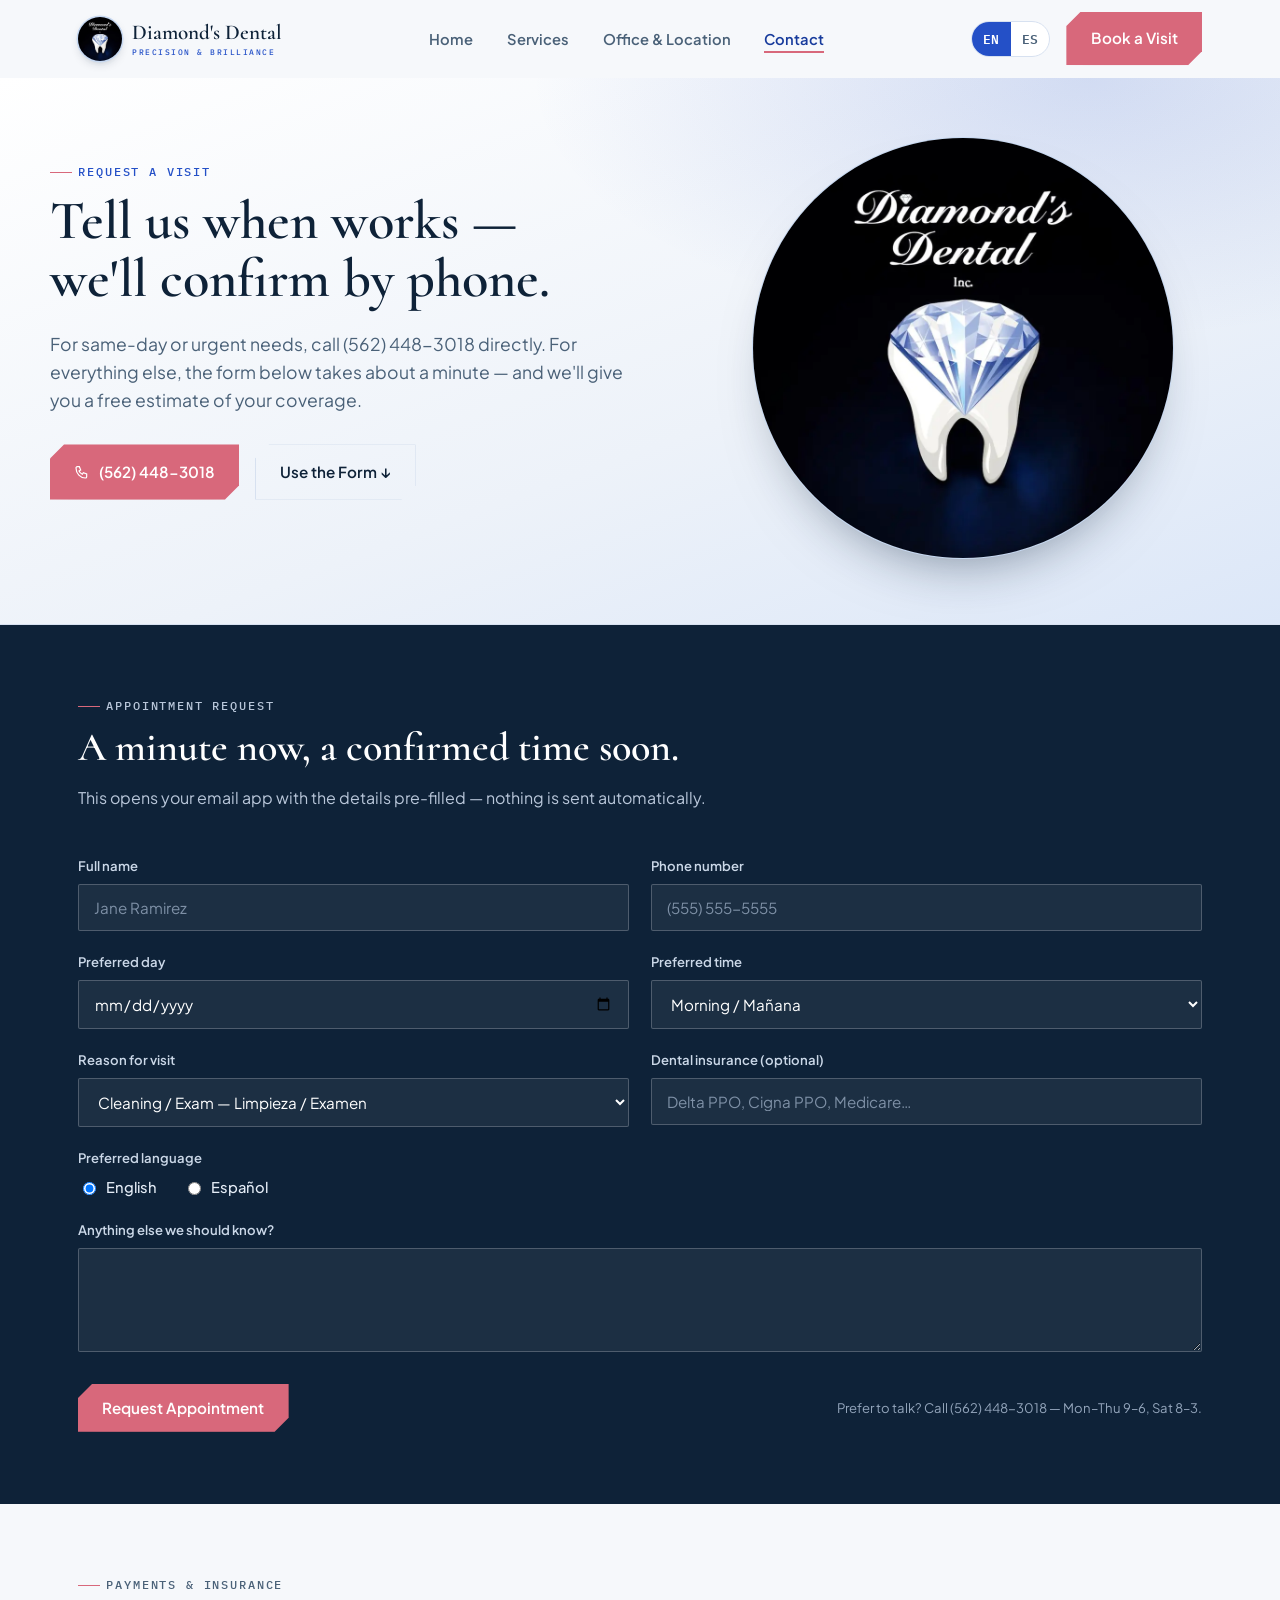
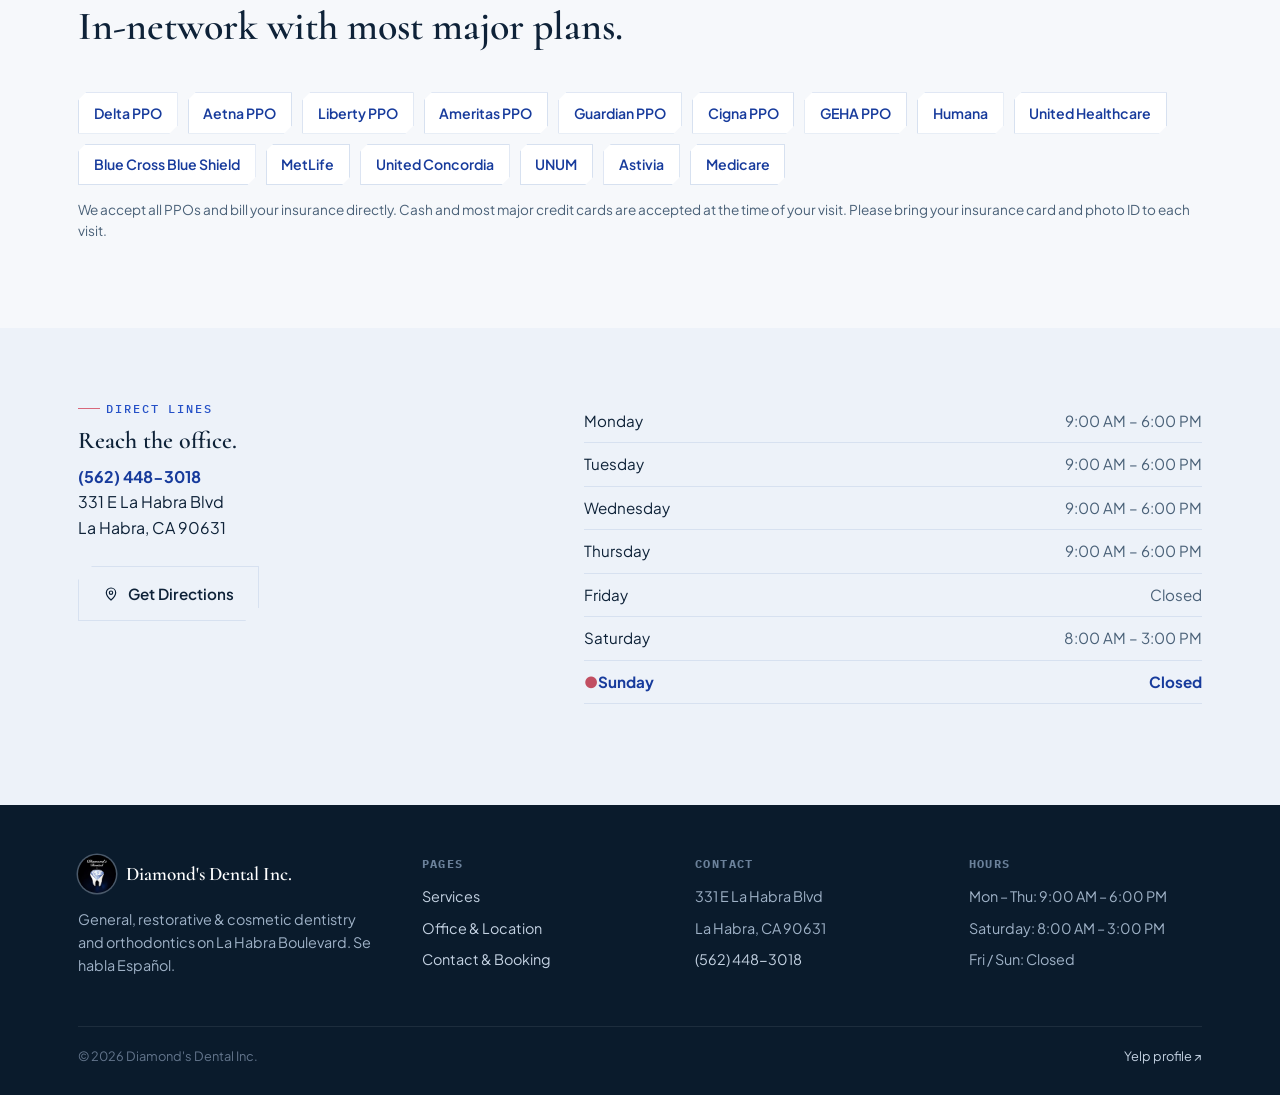
==== contact.html @ ae42149b "Diamond's Dental Inc. — bilingual four-page site with LLMO/SEO structure - New logo across nav, hero" ====
<!DOCTYPE html>
<html lang="en" data-active-lang="en">
<head>
<meta charset="UTF-8">
<meta name="viewport" content="width=device-width, initial-scale=1.0">
<title>Book a Dental Appointment in La Habra | Diamond's Dental Inc.</title>
<meta name="description" content="Request an appointment at Diamond&#39;s Dental Inc., La Habra CA — or call (562) 448-3018. Most PPO plans accepted, free coverage estimate. English and Español. Open Saturdays.">
<link rel="canonical" href="https://diamonds-dental-la-habra.vercel.app/contact">
<meta name="theme-color" content="#0E2238">
<meta property="og:type" content="website">
<meta property="og:site_name" content="Diamond&#39;s Dental Inc.">
<meta property="og:title" content="Book a Dental Appointment in La Habra | Diamond's Dental Inc.">
<meta property="og:description" content="Request an appointment at Diamond&#39;s Dental Inc., La Habra CA — or call (562) 448-3018. Most PPO plans accepted, free coverage estimate. English and Español. Open Saturdays.">
<meta property="og:url" content="https://diamonds-dental-la-habra.vercel.app/contact">
<meta property="og:image" content="https://diamonds-dental-la-habra.vercel.app/assets/logo.webp">
<meta name="twitter:card" content="summary_large_image">
<link rel="icon" href="/assets/icon-512.png" sizes="512x512" type="image/png">
<link rel="apple-touch-icon" href="/assets/apple-touch-icon.png">
<link rel="manifest" href="/site.webmanifest">
<link rel="preconnect" href="https://fonts.googleapis.com">
<link rel="preconnect" href="https://fonts.gstatic.com" crossorigin>
<link href="https://fonts.googleapis.com/css2?family=Cormorant:ital,wght@0,400;0,500;0,600;1,500&family=Plus+Jakarta+Sans:wght@400;500;600;700&family=IBM+Plex+Mono:wght@500&display=swap" rel="stylesheet">
<link rel="stylesheet" href="/style.css">
<script type="application/ld+json">
{"@context":"https://schema.org","@type":"BreadcrumbList","itemListElement":[
{"@type":"ListItem","position":1,"name":"Home","item":"https://diamonds-dental-la-habra.vercel.app/"},
{"@type":"ListItem","position":2,"name":"Contact &amp; Booking","item":"https://diamonds-dental-la-habra.vercel.app/contact"}]}
</script>
<script type="application/ld+json">
{"@context":"https://schema.org","@type":"ContactPage","name":"Contact Diamond's Dental Inc.","url":"https://diamonds-dental-la-habra.vercel.app/contact","mainEntity":{"@type":"Dentist","name":"Diamond's Dental Inc.","telephone":"+1-562-448-3018","address":{"@type":"PostalAddress","streetAddress":"331 E La Habra Blvd","addressLocality":"La Habra","addressRegion":"CA","postalCode":"90631","addressCountry":"US"}}}
</script>
</head>
<body>
<a class="skip-link" href="#main">Skip to content</a>
<header id="siteHeader">
<nav class="wrap" aria-label="Primary">
<a href="/" class="brand"><img src="/assets/logo.webp" width="44" height="44" alt="Diamond's Dental Inc. logo: a diamond set into a molar"><span class="brand-word">Diamond's Dental<small>Precision &amp; Brilliance</small></span></a>
<ul class="nav-links" id="navLinks">
<li><a href="/"><span data-lang="en">Home</span><span data-lang="es">Inicio</span></a></li>
<li><a href="/services"><span data-lang="en">Services</span><span data-lang="es">Servicios</span></a></li>
<li><a href="/office"><span data-lang="en">Office &amp; Location</span><span data-lang="es">Consultorio</span></a></li>
<li><a href="/contact" aria-current="page"><span data-lang="en">Contact</span><span data-lang="es">Contacto</span></a></li>
</ul>
<div class="nav-right">
<div class="lang-toggle" role="group" aria-label="Language / Idioma"><button type="button" id="btnEN" class="active" aria-pressed="true">EN</button><button type="button" id="btnES" aria-pressed="false">ES</button></div>
<a href="/contact" class="btn btn-primary"><span data-lang="en">Book a Visit</span><span data-lang="es">Reservar</span></a>
<button class="burger" id="burgerBtn" aria-label="Open menu" aria-expanded="false" aria-controls="navLinks"><svg viewBox="0 0 24 24" fill="none" stroke="currentColor" stroke-width="1.8" aria-hidden="true"><path d="M3 6h18M3 12h18M3 18h18"/></svg></button>
</div>
</nav>
</header><main id="main">
<section class="hero-sub"><div class="wrap hero-inner">
<div>
<p class="eyebrow"><span data-lang="en">Request a Visit</span><span data-lang="es">Solicitar una Cita</span></p>
<h1><span data-lang="en">Tell us when works —<br>we&#39;ll confirm by phone.</span><span data-lang="es">Díganos cuándo —<br>confirmamos por teléfono.</span></h1>
<p class="lede"><span data-lang="en">For same-day or urgent needs, call (562) 448-3018 directly. For everything else, the form below takes about a minute — and we&#39;ll give you a free estimate of your coverage.</span><span data-lang="es">Para urgencias, llame directamente al (562) 448-3018. Para todo lo demás, el formulario toma un minuto — y le damos un estimado gratuito de su cobertura.</span></p>
<div class="hero-ctas">
<a href="tel:+15624483018" class="btn btn-primary"><svg viewBox="0 0 24 24" fill="none" stroke="currentColor" stroke-width="1.8" aria-hidden="true"><path d="M4 4h4l2 5-2.5 1.5a11 11 0 0 0 5 5L14 13l5 2v4a2 2 0 0 1-2 2C9.7 21 3 14.3 3 6a2 2 0 0 1 2-2Z"/></svg>(562) 448-3018</a>
<a href="#book" class="btn btn-ghost"><span data-lang="en">Use the Form ↓</span><span data-lang="es">Usar el Formulario ↓</span></a>
</div>
</div>
<div class="logo-stage"><img src="/assets/logo.webp" width="900" height="900" alt="Diamond&#39;s Dental Inc. logo" fetchpriority="high"></div>
</div></section>

<section class="section contact-shell" id="book"><div class="wrap">
<div class="section-head reveal">
<p class="eyebrow"><span data-lang="en">Appointment Request</span><span data-lang="es">Solicitud de Cita</span></p>
<h2><span data-lang="en">A minute now, a confirmed time soon.</span><span data-lang="es">Un minuto ahora, una cita pronto.</span></h2>
<p><span data-lang="en">This opens your email app with the details pre-filled — nothing is sent automatically.</span><span data-lang="es">Esto abre su correo con los datos — nada se envía automáticamente.</span></p>
</div>
<form id="apptForm" class="reveal">
<div class="form-grid">
<div class="field"><label for="fname"><span data-lang="en">Full name</span><span data-lang="es">Nombre completo</span></label><input type="text" id="fname" name="name" required autocomplete="name" placeholder="Jane Ramirez"></div>
<div class="field"><label for="fphone"><span data-lang="en">Phone number</span><span data-lang="es">Número de teléfono</span></label><input type="tel" id="fphone" name="phone" required autocomplete="tel" placeholder="(555) 555-5555"></div>
<div class="field"><label for="fday"><span data-lang="en">Preferred day</span><span data-lang="es">Día preferido</span></label><input type="date" id="fday" name="day"></div>
<div class="field"><label for="ftime"><span data-lang="en">Preferred time</span><span data-lang="es">Hora preferida</span></label><select id="ftime" name="time"><option value="Morning">Morning / Mañana</option><option value="Afternoon">Afternoon / Tarde</option></select></div>
<div class="field"><label for="freason"><span data-lang="en">Reason for visit</span><span data-lang="es">Motivo de la visita</span></label><select id="freason" name="reason"><option>Cleaning / Exam — Limpieza / Examen</option><option>Toothache / Pain — Dolor de muela</option><option>Cosmetic / Whitening — Blanqueamiento</option><option>Braces / Orthodontics — Frenos</option><option>Other — Otro</option></select></div>
<div class="field"><label for="fins"><span data-lang="en">Dental insurance (optional)</span><span data-lang="es">Seguro dental (opcional)</span></label><input type="text" id="fins" name="ins" placeholder="Delta PPO, Cigna PPO, Medicare…"></div>
<div class="field full"><label><span data-lang="en">Preferred language</span><span data-lang="es">Idioma preferido</span></label><div class="radio-row"><label><input type="radio" name="langpref" value="English" checked> English</label><label><input type="radio" name="langpref" value="Español"> Español</label></div></div>
<div class="field full"><label for="fmsg"><span data-lang="en">Anything else we should know?</span><span data-lang="es">¿Algo más que debamos saber?</span></label><textarea id="fmsg" name="message" rows="4"></textarea></div>
</div>
<div class="form-foot"><button type="submit" class="btn btn-primary"><span data-lang="en">Request Appointment</span><span data-lang="es">Solicitar Cita</span></button><p class="form-note"><span data-lang="en">Prefer to talk? Call (562) 448-3018 — Mon–Thu 9–6, Sat 8–3.</span><span data-lang="es">¿Prefiere hablar? Llame al (562) 448-3018 — Lun–Jue 9–6, Sáb 8–3.</span></p></div>
</form>
</div></section>

<section class="section"><div class="wrap">
<div class="section-head reveal"><p class="eyebrow"><span data-lang="en">Payments &amp; Insurance</span><span data-lang="es">Pagos y Seguros</span></p><h2><span data-lang="en">In-network with most major plans.</span><span data-lang="es">En red con la mayoría de planes.</span></h2></div>
<ul class="ins-grid reveal"><li>Delta PPO</li><li>Aetna PPO</li><li>Liberty PPO</li><li>Ameritas PPO</li><li>Guardian PPO</li><li>Cigna PPO</li><li>GEHA PPO</li><li>Humana</li><li>United Healthcare</li><li>Blue Cross Blue Shield</li><li>MetLife</li><li>United Concordia</li><li>UNUM</li><li>Astivia</li><li>Medicare</li></ul>
<p class="note"><span data-lang="en">We accept all PPOs and bill your insurance directly. Cash and most major credit cards are accepted at the time of your visit. Please bring your insurance card and photo ID to each visit.</span><span data-lang="es">Aceptamos todos los PPO y facturamos directamente a su seguro. Aceptamos efectivo y tarjetas de crédito al momento de su visita.</span></p>
</div></section>

<section class="section section-alt"><div class="wrap loc-grid">
<div class="reveal">
<p class="eyebrow"><span data-lang="en">Direct Lines</span><span data-lang="es">Contacto Directo</span></p>
<h2><span data-lang="en">Reach the office.</span><span data-lang="es">Contacte la oficina.</span></h2>
<address class="addr-block"><a href="tel:+15624483018">(562) 448-3018</a><br>331 E La Habra Blvd<br>La Habra, CA 90631</address>
<a class="btn btn-ghost" href="https://www.google.com/maps/search/?api=1&query=331+E+La+Habra+Blvd+La+Habra+CA+90631" target="_blank" rel="noopener"><svg viewBox="0 0 24 24" fill="none" stroke="currentColor" stroke-width="1.8" aria-hidden="true"><path d="M12 21s-7-6.1-7-11a7 7 0 0 1 14 0c0 4.9-7 11-7 11Z"/><circle cx="12" cy="10" r="2.5"/></svg><span data-lang="en">Get Directions</span><span data-lang="es">Cómo Llegar</span></a>
</div>
<div class="reveal"><table class="hours-table"><caption class="sr-only">Office hours for Diamond's Dental Inc.</caption><tbody>
<tr data-day="1"><td><span data-lang="en">Monday</span><span data-lang="es">Lunes</span></td><td>9:00 AM – 6:00 PM</td></tr>
<tr data-day="2"><td><span data-lang="en">Tuesday</span><span data-lang="es">Martes</span></td><td>9:00 AM – 6:00 PM</td></tr>
<tr data-day="3"><td><span data-lang="en">Wednesday</span><span data-lang="es">Miércoles</span></td><td>9:00 AM – 6:00 PM</td></tr>
<tr data-day="4"><td><span data-lang="en">Thursday</span><span data-lang="es">Jueves</span></td><td>9:00 AM – 6:00 PM</td></tr>
<tr data-day="5"><td><span data-lang="en">Friday</span><span data-lang="es">Viernes</span></td><td><span data-lang="en">Closed</span><span data-lang="es">Cerrado</span></td></tr>
<tr data-day="6"><td><span data-lang="en">Saturday</span><span data-lang="es">Sábado</span></td><td>8:00 AM – 3:00 PM</td></tr>
<tr data-day="0"><td><span data-lang="en">Sunday</span><span data-lang="es">Domingo</span></td><td><span data-lang="en">Closed</span><span data-lang="es">Cerrado</span></td></tr>
</tbody></table></div>
</div></section>
</main>
<footer>
<div class="wrap">
<div class="foot-grid">
<div>
<div class="foot-brand"><img src="/assets/logo.webp" width="38" height="38" loading="lazy" alt=""><span>Diamond's Dental Inc.</span></div>
<p style="max-width:34ch;font-size:.9rem">General, restorative &amp; cosmetic dentistry and orthodontics on La Habra Boulevard. Se habla Español.</p>
</div>
<div><h4>Pages</h4><ul><li><a href="/services">Services</a></li><li><a href="/office">Office &amp; Location</a></li><li><a href="/contact">Contact &amp; Booking</a></li></ul></div>
<div><h4>Contact</h4><ul><li>331 E La Habra Blvd</li><li>La Habra, CA 90631</li><li><a href="tel:+15624483018">(562) 448-3018</a></li></ul></div>
<div><h4>Hours</h4><ul><li>Mon – Thu: 9:00 AM – 6:00 PM</li><li>Saturday: 8:00 AM – 3:00 PM</li><li>Fri / Sun: Closed</li></ul></div>
</div>
<div class="foot-bottom"><span>© <span id="yr"></span> Diamond's Dental Inc.</span><a href="https://www.yelp.com/biz/diamond-dental-la-habra-4" target="_blank" rel="noopener">Yelp profile ↗</a></div>
</div>
</footer><script src="/app.js" defer></script>
</body>
</html>
---- style.css ----
:root{
  --ink:#0E2238;--ink-2:#132C47;--ink-soft:#4A6178;
  --porcelain:#F6F8FB;--porcelain-2:#EDF2F9;
  --brilliant:#2450C7;--brilliant-dark:#173B9C;
  --ice:#DCE7F8;--ice-2:#C7D9F2;
  --rose:#D8687B;--rose-dark:#C24F62;
  --line:#D7E1F0;--maxw:1180px;
}
*{box-sizing:border-box}
html{scroll-behavior:smooth}
body{margin:0;background:var(--porcelain);color:var(--ink);font-family:'Plus Jakarta Sans',system-ui,sans-serif;font-size:16px;line-height:1.6;-webkit-font-smoothing:antialiased}
img{max-width:100%;height:auto;display:block}
h1,h2,h3{font-family:'Cormorant',Georgia,serif;font-weight:600;line-height:1.07;margin:0 0 .4em}
a{color:var(--brilliant-dark)}
.wrap{max-width:var(--maxw);margin:0 auto;padding:0 28px}
.eyebrow{font-family:'IBM Plex Mono',monospace;font-size:.72rem;letter-spacing:.16em;text-transform:uppercase;color:var(--brilliant);font-weight:500;display:flex;align-items:center;gap:.55em;margin:0 0 .9em}
.eyebrow::before{content:"";width:22px;height:1px;background:var(--rose)}
.skip-link{position:absolute;left:-999px;background:var(--ink);color:#fff;padding:12px 18px;z-index:200}
.skip-link:focus{left:0;top:0}
:focus-visible{outline:2.5px solid var(--rose);outline-offset:3px}
.sr-only{position:absolute;width:1px;height:1px;padding:0;margin:-1px;overflow:hidden;clip:rect(0,0,0,0);white-space:nowrap;border:0}
.facet-sm{clip-path:polygon(0 12px,12px 0,100% 0,100% calc(100% - 12px),calc(100% - 12px) 100%,0 100%)}

/* buttons */
.btn{position:relative;display:inline-flex;align-items:center;gap:.55em;font-weight:600;font-size:.95rem;padding:.95em 1.6em;border:none;cursor:pointer;text-decoration:none;font-family:inherit;clip-path:polygon(0 14px,14px 0,100% 0,100% calc(100% - 14px),calc(100% - 14px) 100%,0 100%);overflow:hidden;transition:transform .18s}
.btn:hover{transform:translateY(-1px)}
.btn::after{content:"";position:absolute;top:0;left:-60%;width:40%;height:100%;background:linear-gradient(115deg,transparent,rgba(255,255,255,.55),transparent);transform:skewX(-18deg);transition:left .55s}
.btn:hover::after{left:130%}
.btn-primary{background:var(--rose);color:#fff;box-shadow:0 10px 24px -12px rgba(216,104,123,.7)}
.btn-primary:hover{background:var(--rose-dark)}
.btn-ghost{background:transparent;color:var(--ink);border:1.5px solid var(--line)}
.btn-ghost:hover{border-color:var(--brilliant);color:var(--brilliant-dark)}
.btn-ghost.on-dark{color:#EAF1FB;border-color:rgba(255,255,255,.35)}
.btn-ghost.on-dark:hover{border-color:#fff;color:#fff}
.btn-light{background:#fff;color:var(--brilliant-dark)}
.btn svg{width:16px;height:16px}

/* header */
header{position:sticky;top:0;z-index:100;background:rgba(246,248,251,.92);backdrop-filter:blur(10px);border-bottom:1px solid transparent;transition:border-color .25s,box-shadow .25s}
header.scrolled{border-color:var(--line);box-shadow:0 6px 24px -18px rgba(14,34,56,.35)}
nav.wrap{display:flex;align-items:center;justify-content:space-between;padding-top:12px;padding-bottom:12px}
.brand{display:flex;align-items:center;gap:.65em;text-decoration:none;color:var(--ink)}
.brand img{width:44px;height:44px;border-radius:50%;object-fit:cover;background:#0A1B2C;box-shadow:0 0 0 1.5px var(--ice-2),0 4px 12px -5px rgba(14,34,56,.45)}
.brand-word{font-family:'Cormorant',serif;font-weight:600;font-size:1.32rem;line-height:1.1}
.brand-word small{display:block;font-family:'IBM Plex Mono',monospace;font-size:.52rem;letter-spacing:.18em;text-transform:uppercase;color:var(--brilliant);font-weight:500;margin-top:2px}
.nav-links{display:flex;gap:2.1em;list-style:none;margin:0;padding:0}
.nav-links a{text-decoration:none;font-size:.92rem;font-weight:600;color:var(--ink-soft);padding-bottom:3px;border-bottom:2px solid transparent;transition:.2s}
.nav-links a:hover,.nav-links a[aria-current="page"]{color:var(--brilliant-dark);border-color:var(--rose)}
.nav-right{display:flex;align-items:center;gap:1em}
.lang-toggle{font-family:'IBM Plex Mono',monospace;font-size:.72rem;display:flex;border:1px solid var(--line);border-radius:999px;overflow:hidden;background:#fff}
.lang-toggle button{background:none;border:none;padding:.45em .85em;cursor:pointer;color:var(--ink-soft);font-weight:600;font-family:inherit}
.lang-toggle button.active{background:var(--brilliant);color:#fff}
.burger{display:none;background:none;border:none;cursor:pointer;padding:6px}
.burger svg{width:26px;height:26px;color:var(--ink)}
@media(max-width:920px){
  .nav-links{position:fixed;inset:68px 0 auto 0;background:var(--porcelain);flex-direction:column;gap:0;padding:10px 28px 20px;border-bottom:1px solid var(--line);transform:translateY(-8px);opacity:0;pointer-events:none;transition:.2s}
  .nav-links.open{opacity:1;transform:none;pointer-events:auto}
  .nav-links a{display:block;padding:.85em 0;border-bottom:1px solid var(--line)}
  .burger{display:block}
  .nav-right .btn-primary{display:none}
}

/* hero */
.hero-dark{position:relative;color:#fff;overflow:hidden;background:radial-gradient(1100px 520px at 78% 18%,rgba(36,80,199,.55),transparent 62%),radial-gradient(760px 420px at 12% 88%,rgba(216,104,123,.22),transparent 60%),linear-gradient(160deg,#0A1B2C,#0E2238 46%,#132C47)}
.hero-dark::before{content:"";position:absolute;inset:0;opacity:.1;background-image:linear-gradient(60deg,rgba(220,231,248,.6) 1px,transparent 1px),linear-gradient(-60deg,rgba(220,231,248,.6) 1px,transparent 1px);background-size:88px 152px}
.hero-inner{display:grid;grid-template-columns:1.05fr .95fr;gap:56px;align-items:center;padding:80px 0 90px;position:relative}
.hero-dark h1{font-size:clamp(2.6rem,5.4vw,4rem);color:#fff}
.hero-dark h1 em{font-style:italic;color:var(--ice)}
.hero-dark .eyebrow{color:var(--ice)}
.hero-dark p.lede{font-size:1.14rem;color:#B9C7DA;max-width:50ch;margin:0 0 1.9em}
.hero-ctas{display:flex;flex-wrap:wrap;gap:1em;margin-bottom:2.1em}
.trust-row{display:flex;flex-wrap:wrap;gap:1.6em;font-size:.86rem;color:#AFC0D6;list-style:none;padding:0;margin:0}
.trust-row li{display:flex;align-items:center;gap:.5em}
.trust-row svg{width:16px;height:16px;color:var(--rose);flex:none}
.logo-stage{position:relative;justify-self:center;width:min(420px,86%)}
.logo-stage .halo{position:absolute;inset:-10%;border-radius:50%;background:radial-gradient(closest-side,rgba(36,80,199,.5),rgba(36,80,199,0) 72%);filter:blur(8px);animation:breathe 5.5s ease-in-out infinite}
.logo-stage img{position:relative;width:100%;border-radius:50%;animation:gfloat 7s ease-in-out infinite;box-shadow:0 0 0 1px rgba(220,231,248,.22),0 0 0 14px rgba(36,80,199,.1),0 0 100px 8px rgba(36,80,199,.4),0 40px 80px -30px rgba(4,12,22,.9)}
@keyframes gfloat{0%,100%{transform:translateY(0)}50%{transform:translateY(-14px)}}
@keyframes breathe{0%,100%{opacity:.7}50%{opacity:1}}
.hero-badge{position:absolute;right:2%;bottom:-16px;background:var(--rose);color:#fff;font-family:'IBM Plex Mono',monospace;font-size:.7rem;letter-spacing:.12em;text-transform:uppercase;padding:.9em 1.3em;clip-path:polygon(0 10px,10px 0,100% 0,100% calc(100% - 10px),calc(100% - 10px) 100%,0 100%);box-shadow:0 16px 30px -12px rgba(216,104,123,.8)}
.hero-sub{position:relative;overflow:hidden;color:var(--ink);background:radial-gradient(900px 420px at 85% 0%,rgba(36,80,199,.16),transparent 62%),linear-gradient(160deg,#fff,var(--porcelain-2) 60%,var(--ice));border-bottom:1px solid var(--line)}
.hero-sub .hero-inner{padding:60px 0 66px}
.hero-sub h1{font-size:clamp(2.3rem,4.6vw,3.4rem)}
.hero-sub p.lede{font-size:1.1rem;color:var(--ink-soft);max-width:52ch;margin:0 0 1.7em}
.hero-sub .logo-stage img{box-shadow:0 0 0 1px var(--ice-2),0 30px 60px -34px rgba(14,34,56,.6)}
@media(max-width:880px){.hero-inner{grid-template-columns:1fr;padding:56px 0 72px}.logo-stage{width:min(280px,70%);order:-1;margin:0 auto}}

/* sections */
.section{padding:72px 0;position:relative}
.section-alt{background:var(--porcelain-2)}
.section-head{max-width:660px;margin-bottom:2.8rem}
.section-head h2{font-size:clamp(1.9rem,3.4vw,2.5rem)}
.section-head p{color:var(--ink-soft);max-width:62ch}
.lead-answer{font-size:1.05rem;color:var(--ink);max-width:62ch}

/* service cards */
.services-grid{display:grid;grid-template-columns:repeat(4,1fr);gap:22px}
@media(max-width:980px){.services-grid{grid-template-columns:repeat(2,1fr)}}
@media(max-width:560px){.services-grid{grid-template-columns:1fr}}
.service-card{background:#fff;border:1px solid var(--line);padding:0 0 26px;display:block;text-decoration:none;color:inherit;overflow:hidden;transition:.2s}
.service-card:hover{transform:translateY(-4px);box-shadow:0 22px 40px -26px rgba(14,34,56,.28);border-color:var(--brilliant)}
.card-thumb{display:block;width:100%;height:126px;margin-bottom:1.1em}
.card-thumb svg{width:100%;height:100%;display:block}
.thumb-icon{transition:transform .25s}
.service-card:hover .thumb-icon{transform:translateY(-3px)}
.service-card h3{font-size:1.28rem;margin-bottom:.15em;padding:0 24px}
.service-card .sub{display:block;font-family:'Cormorant',serif;font-style:italic;font-size:.96rem;color:var(--rose-dark);margin-bottom:.7em;padding:0 24px}
.service-card p{font-size:.92rem;color:var(--ink-soft);margin:0;padding:0 24px}
.service-card .icon{width:36px;height:36px;color:var(--brilliant);margin:26px 24px 1em}

/* service detail rows */
.svc-row{display:grid;grid-template-columns:.9fr 1.1fr;gap:48px;align-items:center;padding:52px 0;border-bottom:1px solid var(--line)}
.svc-row:last-of-type{border-bottom:none}
.svc-row.flip .svc-art{order:2}
@media(max-width:880px){.svc-row{grid-template-columns:1fr}.svc-row.flip .svc-art{order:0}}
.svc-art{background:#fff;border:1px solid var(--line);padding:30px;display:flex;align-items:center;justify-content:center;box-shadow:0 26px 50px -32px rgba(14,34,56,.35)}
.svc-art svg{width:100%;max-width:280px;height:auto}
.svc-copy p{color:var(--ink-soft)}
.tick-list{list-style:none;margin:1.3em 0 0;padding:0;display:grid;gap:.65em}
.tick-list li{display:flex;align-items:flex-start;gap:.65em;font-size:.95rem;font-weight:600}
.tick-list svg{width:18px;height:18px;color:var(--rose);flex:none;margin-top:.15em}

/* photos */
.gallery{display:grid;grid-template-columns:repeat(3,1fr);gap:20px}
@media(max-width:860px){.gallery{grid-template-columns:1fr}}
.photo{margin:0;background:#fff;border:1px solid var(--line);box-shadow:0 24px 46px -30px rgba(14,34,56,.4);overflow:hidden}
.photo img{width:100%;aspect-ratio:8/5;object-fit:cover;transition:transform .5s}
.photo:hover img{transform:scale(1.04)}
.photo figcaption{padding:14px 18px;font-size:.86rem;color:var(--ink-soft);font-weight:600}
.photo-band{position:relative;overflow:hidden;color:#fff;display:flex;align-items:flex-end;min-height:360px}
.photo-band img{position:absolute;inset:0;width:100%;height:100%;object-fit:cover}
.photo-band::after{content:"";position:absolute;inset:0;background:linear-gradient(90deg,rgba(10,27,44,.94),rgba(10,27,44,.55) 62%,rgba(10,27,44,.3))}
.photo-band .wrap{position:relative;z-index:1;padding-top:52px;padding-bottom:52px}
.photo-band h2{color:#fff;max-width:16ch}
.photo-band p{color:#C9D6E6;max-width:48ch;margin:0}

/* reviews */
.reviews-grid{display:grid;grid-template-columns:repeat(2,1fr);gap:26px}
@media(max-width:760px){.reviews-grid{grid-template-columns:1fr}}
.review-card{background:var(--ice);padding:30px 28px;margin:0}
.stars{display:flex;gap:3px;margin-bottom:1em}
.stars svg{width:16px;height:16px;color:var(--rose-dark)}
.review-card p.quote{font-family:'Cormorant',serif;font-size:1.26rem;font-style:italic;margin:0 0 1.1em}
.review-card .who{font-size:.85rem;color:var(--ink-soft);font-weight:600}

/* location */
.loc-grid{display:grid;grid-template-columns:.85fr 1.15fr;gap:50px;align-items:start}
@media(max-width:880px){.loc-grid{grid-template-columns:1fr}}
.hours-table{width:100%;border-collapse:collapse;margin-bottom:1.8em}
.hours-table td{padding:.6em 0;border-bottom:1px solid var(--line);font-size:.95rem}
.hours-table td:last-child{text-align:right;color:var(--ink-soft)}
.hours-table tr.today td{font-weight:700;color:var(--brilliant-dark)}
.hours-table tr.today td:first-child::before{content:"\25CF ";color:var(--rose-dark)}
.addr-block{font-size:1rem;margin-bottom:1.6em;font-style:normal}
.addr-block a{text-decoration:none;font-weight:700}
.map-frame{border:1px solid var(--line);overflow:hidden;box-shadow:0 24px 50px -30px rgba(14,34,56,.35)}
.map-frame iframe{width:100%;height:380px;border:0;display:block}
.note{font-size:.85rem;color:var(--ink-soft);margin-top:1em}

/* stats */
.stat-band{background:var(--ink);color:#fff}
.stat-band .wrap{display:grid;grid-template-columns:repeat(3,1fr);gap:30px;padding-top:48px;padding-bottom:48px}
@media(max-width:700px){.stat-band .wrap{grid-template-columns:1fr}}
.stat h3{font-size:2.3rem;color:var(--ice);margin:0 0 .1em}
.stat p{margin:0;color:#9FB2C7;font-size:.92rem}

/* insurance */
.ins-grid{display:flex;flex-wrap:wrap;gap:10px;margin:0;padding:0;list-style:none}
.ins-grid li{background:#fff;border:1px solid var(--line);padding:.6em 1.05em;font-size:.88rem;font-weight:600;color:var(--brilliant-dark);clip-path:polygon(0 8px,8px 0,100% 0,100% calc(100% - 8px),calc(100% - 8px) 100%,0 100%)}
.pay-note{display:grid;gap:1.1em;margin-top:2.2em;grid-template-columns:repeat(3,1fr)}
@media(max-width:820px){.pay-note{grid-template-columns:1fr}}
.pay-note div{border-left:3px solid var(--rose);padding-left:1.1em;font-size:.93rem;color:var(--ink-soft)}
.pay-note strong{display:block;color:var(--ink);font-family:'Cormorant',serif;font-size:1.2rem;font-weight:600;margin-bottom:.2em}

/* FAQ */
.faq{display:grid;gap:14px;max-width:840px}
.faq details{background:#fff;border:1px solid var(--line);padding:0 22px}
.faq details[open]{border-color:var(--brilliant)}
.faq summary{cursor:pointer;font-weight:700;font-size:1.02rem;padding:20px 0;list-style:none;display:flex;justify-content:space-between;align-items:center;gap:1em}
.faq summary::-webkit-details-marker{display:none}
.faq summary::after{content:"+";font-family:'IBM Plex Mono',monospace;color:var(--brilliant);font-size:1.3rem;flex:none}
.faq details[open] summary::after{content:"\2013"}
.faq .answer{padding:0 0 20px;color:var(--ink-soft);margin:0;max-width:70ch}

/* form */
.contact-shell{background:var(--ink);color:#fff}
.contact-shell .eyebrow{color:var(--ice)}
.contact-shell .section-head h2{color:#fff}
.contact-shell .section-head p{color:#B9C7DA}
.form-grid{display:grid;grid-template-columns:1fr 1fr;gap:20px 22px}
@media(max-width:700px){.form-grid{grid-template-columns:1fr}}
.field{display:flex;flex-direction:column;gap:.5em}
.field.full{grid-column:1/-1}
.field label{font-size:.82rem;font-weight:600;color:#CBD8E8}
.field input,.field select,.field textarea{background:rgba(255,255,255,.06);border:1px solid rgba(255,255,255,.22);color:#fff;padding:.85em 1em;font-family:inherit;font-size:.95rem;border-radius:2px}
.field input::placeholder,.field textarea::placeholder{color:#7E90A6}
.field input:focus,.field select:focus,.field textarea:focus{outline:2px solid var(--rose);border-color:transparent}
.field select option{color:var(--ink)}
.radio-row{display:flex;gap:1.6em}
.radio-row label{display:flex;align-items:center;gap:.5em;font-weight:500;font-size:.92rem;color:#E4ECF6}
.form-foot{display:flex;align-items:center;justify-content:space-between;flex-wrap:wrap;gap:1em;margin-top:2em}
.form-note{font-size:.82rem;color:#93A5BB;max-width:44ch}

/* cta + footer */
.cta-band{position:relative;overflow:hidden;color:#fff;background:radial-gradient(800px 300px at 20% 0%,rgba(216,104,123,.35),transparent 60%),linear-gradient(140deg,var(--brilliant-dark),var(--brilliant))}
.cta-band .wrap{display:flex;align-items:center;justify-content:space-between;flex-wrap:wrap;gap:1.4em;padding-top:50px;padding-bottom:50px}
.cta-band h2{color:#fff;font-size:clamp(1.7rem,3vw,2.3rem);margin:0}
.cta-band p{color:var(--ice);margin:.3em 0 0}
footer{background:#0A1B2C;color:#9FB2C7;padding:50px 0 28px}
.foot-grid{display:grid;grid-template-columns:1.3fr 1fr 1fr 1fr;gap:40px;margin-bottom:2.2em}
@media(max-width:760px){.foot-grid{grid-template-columns:1fr}}
.foot-brand{display:flex;align-items:center;gap:.6em;margin-bottom:.9em}
.foot-brand img{width:38px;height:38px;border-radius:50%;object-fit:cover;background:#0A1B2C;box-shadow:0 0 0 1.5px rgba(220,231,248,.3)}
.foot-brand span{font-family:'Cormorant',serif;color:#fff;font-size:1.2rem;font-weight:600}
footer h4{font-family:'IBM Plex Mono',monospace;font-size:.72rem;letter-spacing:.12em;text-transform:uppercase;color:#6B819A;margin:0 0 1em}
footer ul{list-style:none;margin:0;padding:0;display:grid;gap:.6em;font-size:.9rem}
footer a{text-decoration:none;color:#C4D2E2}
footer a:hover{color:#fff}
.foot-bottom{border-top:1px solid rgba(255,255,255,.08);padding-top:1.5em;font-size:.8rem;display:flex;justify-content:space-between;flex-wrap:wrap;gap:.8em;color:#63758C}

/* motion + language */
.reveal{opacity:0;transform:translateY(18px);transition:opacity .7s,transform .7s}
.reveal.in{opacity:1;transform:none}
@media(prefers-reduced-motion:reduce){*{animation:none!important;transition-duration:.001s!important;scroll-behavior:auto!important}}
[data-lang="es"]{display:none}
html[data-active-lang="es"] [data-lang="es"]{display:inline}
html[data-active-lang="es"] [data-lang="en"]{display:none}
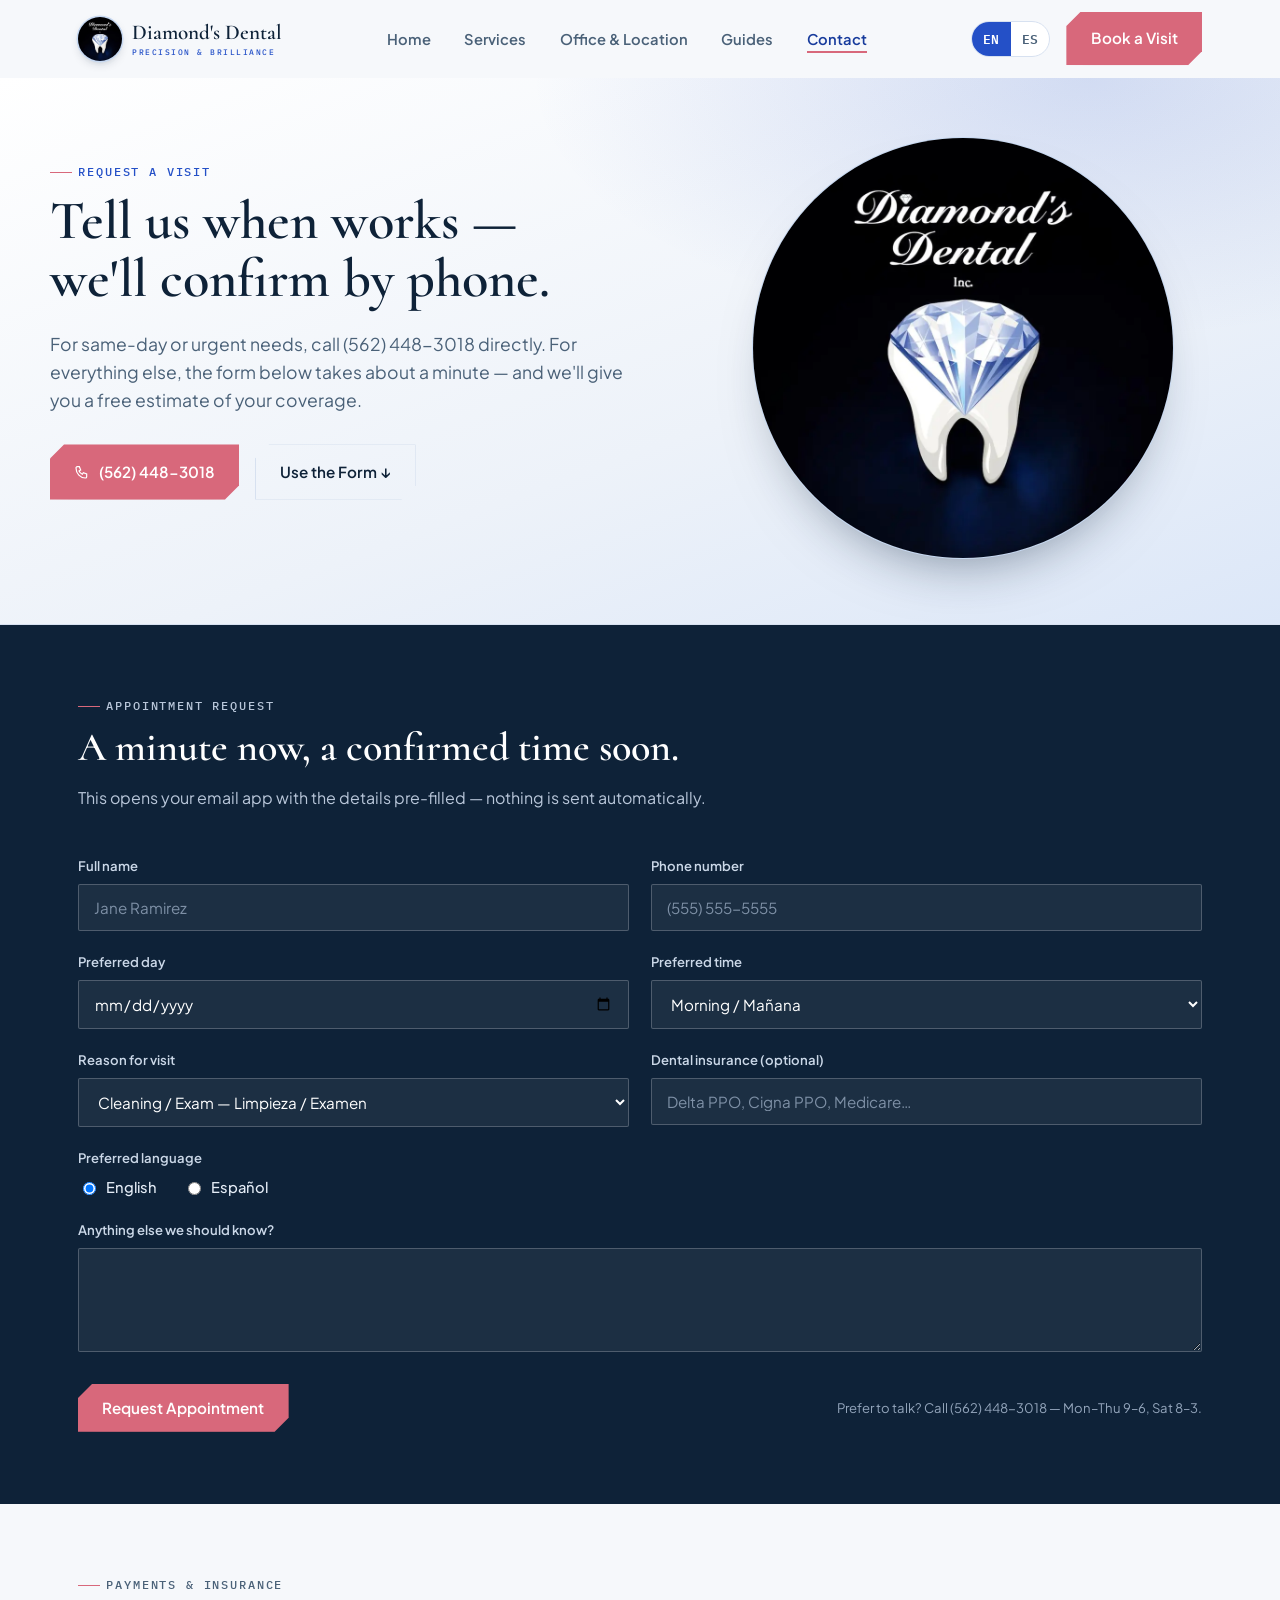
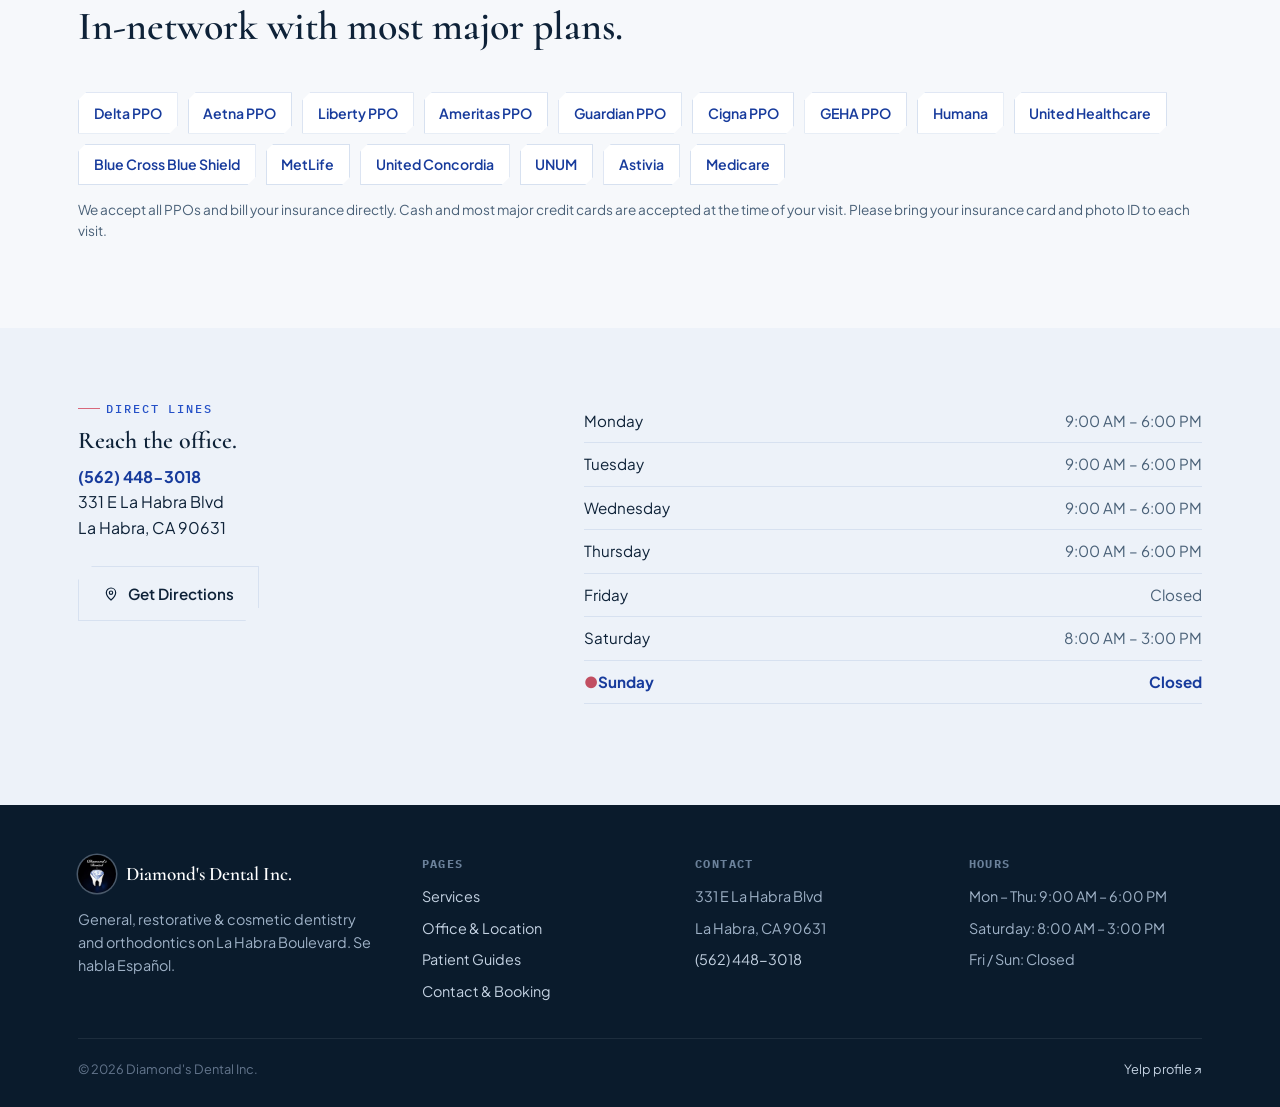
==== commit d5a03b58: "Add knowledge base and four local patient guides - /knowledge hub with CollectionPage + FAQPage sche" ====
--- a/contact.html
+++ b/contact.html
@@ -24,7 +24,7 @@
 <script type="application/ld+json">
 {"@context":"https://schema.org","@type":"BreadcrumbList","itemListElement":[
 {"@type":"ListItem","position":1,"name":"Home","item":"https://diamonds-dental-la-habra.vercel.app/"},
-{"@type":"ListItem","position":2,"name":"Contact &amp; Booking","item":"https://diamonds-dental-la-habra.vercel.app/contact"}]}
+{"@type":"ListItem","position":2,"name":"Contact & Booking","item":"https://diamonds-dental-la-habra.vercel.app/contact"}]}
 </script>
 <script type="application/ld+json">
 {"@context":"https://schema.org","@type":"ContactPage","name":"Contact Diamond's Dental Inc.","url":"https://diamonds-dental-la-habra.vercel.app/contact","mainEntity":{"@type":"Dentist","name":"Diamond's Dental Inc.","telephone":"+1-562-448-3018","address":{"@type":"PostalAddress","streetAddress":"331 E La Habra Blvd","addressLocality":"La Habra","addressRegion":"CA","postalCode":"90631","addressCountry":"US"}}}
@@ -39,6 +39,7 @@
 <li><a href="/"><span data-lang="en">Home</span><span data-lang="es">Inicio</span></a></li>
 <li><a href="/services"><span data-lang="en">Services</span><span data-lang="es">Servicios</span></a></li>
 <li><a href="/office"><span data-lang="en">Office &amp; Location</span><span data-lang="es">Consultorio</span></a></li>
+<li><a href="/knowledge"><span data-lang="en">Guides</span><span data-lang="es">Guías</span></a></li>
 <li><a href="/contact" aria-current="page"><span data-lang="en">Contact</span><span data-lang="es">Contacto</span></a></li>
 </ul>
 <div class="nav-right">
@@ -113,7 +114,7 @@
 <div class="foot-brand"><img src="/assets/logo.webp" width="38" height="38" loading="lazy" alt=""><span>Diamond's Dental Inc.</span></div>
 <p style="max-width:34ch;font-size:.9rem">General, restorative &amp; cosmetic dentistry and orthodontics on La Habra Boulevard. Se habla Español.</p>
 </div>
-<div><h4>Pages</h4><ul><li><a href="/services">Services</a></li><li><a href="/office">Office &amp; Location</a></li><li><a href="/contact">Contact &amp; Booking</a></li></ul></div>
+<div><h4>Pages</h4><ul><li><a href="/services">Services</a></li><li><a href="/office">Office &amp; Location</a></li><li><a href="/knowledge">Patient Guides</a></li><li><a href="/contact">Contact &amp; Booking</a></li></ul></div>
 <div><h4>Contact</h4><ul><li>331 E La Habra Blvd</li><li>La Habra, CA 90631</li><li><a href="tel:+15624483018">(562) 448-3018</a></li></ul></div>
 <div><h4>Hours</h4><ul><li>Mon – Thu: 9:00 AM – 6:00 PM</li><li>Saturday: 8:00 AM – 3:00 PM</li><li>Fri / Sun: Closed</li></ul></div>
 </div>
--- a/style.css
+++ b/style.css
@@ -225,3 +225,36 @@
 [data-lang="es"]{display:none}
 html[data-active-lang="es"] [data-lang="es"]{display:inline}
 html[data-active-lang="es"] [data-lang="en"]{display:none}
+
+/* ---------- knowledge base ---------- */
+.kb-grid{display:grid;grid-template-columns:repeat(2,1fr);gap:22px}
+@media(max-width:820px){.kb-grid{grid-template-columns:1fr}}
+.kb-card{display:block;background:#fff;border:1px solid var(--line);padding:30px 28px 26px;text-decoration:none;color:inherit;transition:.2s}
+.kb-card:hover{transform:translateY(-4px);border-color:var(--brilliant);box-shadow:0 22px 44px -28px rgba(14,34,56,.32)}
+.kb-card h3{font-size:1.42rem;margin-bottom:.35em}
+.kb-card p{color:var(--ink-soft);font-size:.95rem;margin:0 0 1.1em}
+.kb-more{font-family:'IBM Plex Mono',monospace;font-size:.72rem;letter-spacing:.1em;text-transform:uppercase;color:var(--brilliant);font-weight:500}
+
+/* ---------- article ---------- */
+.article{max-width:800px}
+.crumbs{font-size:.8rem;color:var(--ink-soft);margin-bottom:2em;display:flex;flex-wrap:wrap;gap:.5em;align-items:center}
+.crumbs a{color:var(--brilliant-dark);text-decoration:none}
+.crumbs a:hover{text-decoration:underline}
+.crumbs span[aria-current]{color:var(--ink-soft)}
+.article h1{font-size:clamp(2.1rem,4.4vw,3rem);margin-bottom:.3em}
+.article .dek{font-size:1.15rem;color:var(--ink-soft);max-width:62ch;margin:0 0 1.4em}
+.byline{font-size:.82rem;color:var(--ink-soft);border-top:1px solid var(--line);border-bottom:1px solid var(--line);padding:.9em 0;margin:0 0 2.4em}
+.byline a{text-decoration:none;font-weight:600}
+.prose h2{font-size:clamp(1.5rem,2.6vw,1.95rem);margin:1.9em 0 .5em}
+.prose p{margin:0 0 1.15em}
+.prose ul{margin:0 0 1.4em;padding-left:1.2em;display:grid;gap:.6em}
+.prose li{padding-left:.2em}
+.prose li::marker{color:var(--rose)}
+.prose .lead-answer{background:var(--ice);border-left:3px solid var(--brilliant);padding:1.2em 1.4em;margin-bottom:2em;font-size:1.02rem}
+.prose .disclaimer{font-size:.88rem;color:var(--ink-soft);border-top:1px solid var(--line);padding-top:1.2em;margin-top:2em}
+.article h2{margin-top:2.4em}
+.related{margin-top:3em;border-top:1px solid var(--line);padding-top:1.6em}
+.related h2{font-size:1.3rem;margin-top:0}
+.related ul{list-style:none;margin:0;padding:0;display:grid;gap:.7em}
+.related a{font-weight:600;text-decoration:none}
+.related a:hover{text-decoration:underline}
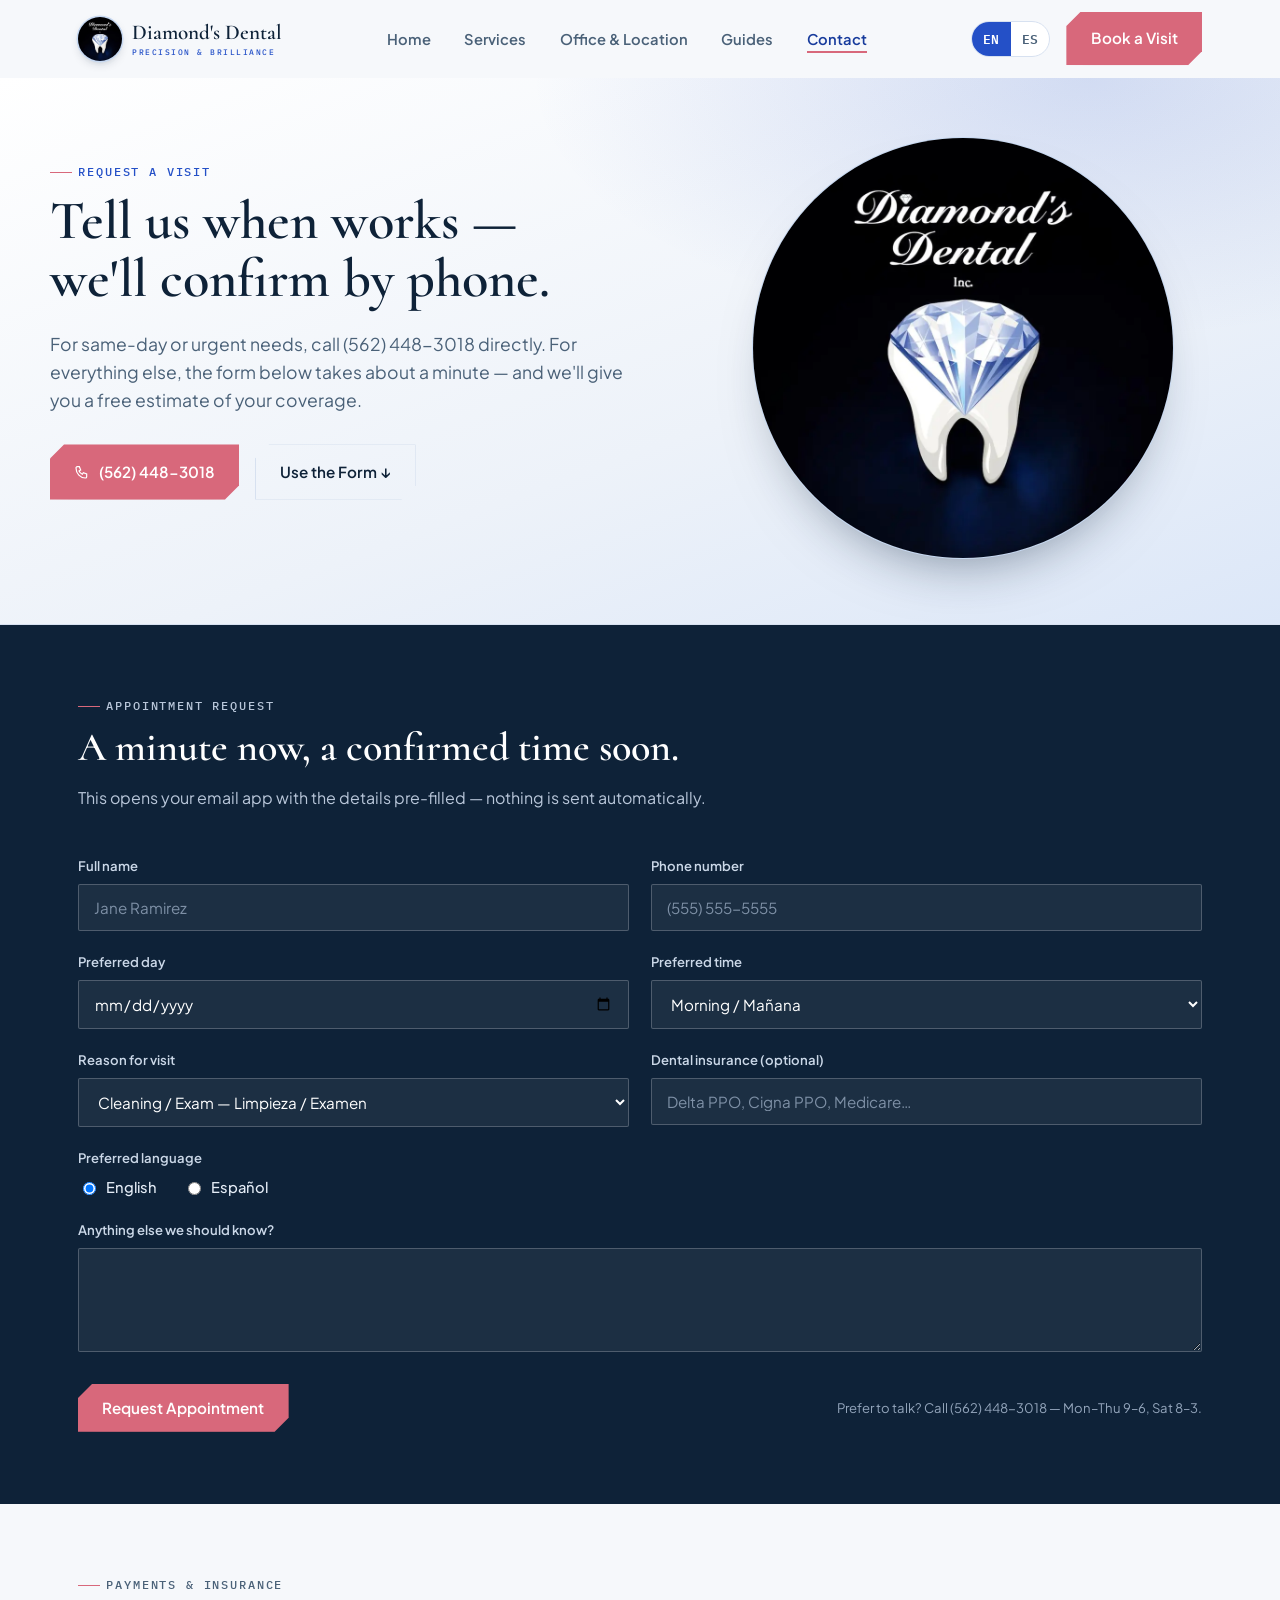
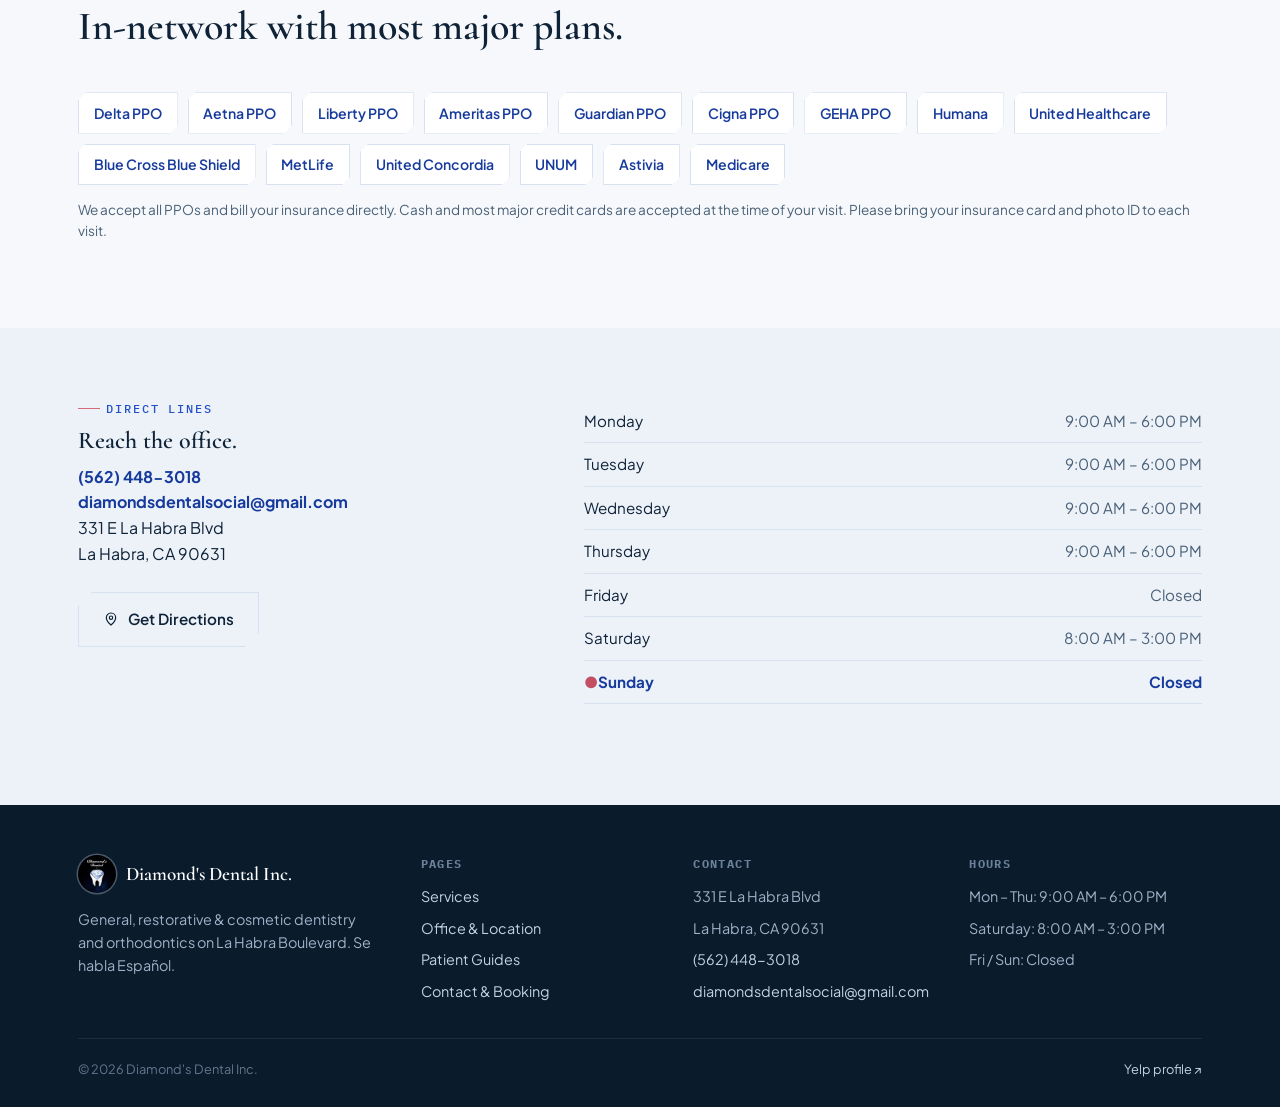
==== commit b58b72a9: "Wire office email diamondsdentalsocial@gmail.com - Appointment form now sends to the real office inb" ====
--- a/contact.html
+++ b/contact.html
@@ -27,7 +27,7 @@
 {"@type":"ListItem","position":2,"name":"Contact & Booking","item":"https://diamonds-dental-la-habra.vercel.app/contact"}]}
 </script>
 <script type="application/ld+json">
-{"@context":"https://schema.org","@type":"ContactPage","name":"Contact Diamond's Dental Inc.","url":"https://diamonds-dental-la-habra.vercel.app/contact","mainEntity":{"@type":"Dentist","name":"Diamond's Dental Inc.","telephone":"+1-562-448-3018","address":{"@type":"PostalAddress","streetAddress":"331 E La Habra Blvd","addressLocality":"La Habra","addressRegion":"CA","postalCode":"90631","addressCountry":"US"}}}
+{"@context":"https://schema.org","@type":"ContactPage","name":"Contact Diamond's Dental Inc.","url":"https://diamonds-dental-la-habra.vercel.app/contact","mainEntity":{"@type":"Dentist","name":"Diamond's Dental Inc.","telephone":"+1-562-448-3018","email":"diamondsdentalsocial@gmail.com","address":{"@type":"PostalAddress","streetAddress":"331 E La Habra Blvd","addressLocality":"La Habra","addressRegion":"CA","postalCode":"90631","addressCountry":"US"}}}
 </script>
 </head>
 <body>
@@ -93,7 +93,7 @@
 <div class="reveal">
 <p class="eyebrow"><span data-lang="en">Direct Lines</span><span data-lang="es">Contacto Directo</span></p>
 <h2><span data-lang="en">Reach the office.</span><span data-lang="es">Contacte la oficina.</span></h2>
-<address class="addr-block"><a href="tel:+15624483018">(562) 448-3018</a><br>331 E La Habra Blvd<br>La Habra, CA 90631</address>
+<address class="addr-block"><a href="tel:+15624483018">(562) 448-3018</a><br><a href="mailto:diamondsdentalsocial@gmail.com">diamondsdentalsocial@gmail.com</a><br>331 E La Habra Blvd<br>La Habra, CA 90631</address>
 <a class="btn btn-ghost" href="https://www.google.com/maps/search/?api=1&query=331+E+La+Habra+Blvd+La+Habra+CA+90631" target="_blank" rel="noopener"><svg viewBox="0 0 24 24" fill="none" stroke="currentColor" stroke-width="1.8" aria-hidden="true"><path d="M12 21s-7-6.1-7-11a7 7 0 0 1 14 0c0 4.9-7 11-7 11Z"/><circle cx="12" cy="10" r="2.5"/></svg><span data-lang="en">Get Directions</span><span data-lang="es">Cómo Llegar</span></a>
 </div>
 <div class="reveal"><table class="hours-table"><caption class="sr-only">Office hours for Diamond's Dental Inc.</caption><tbody>
@@ -115,7 +115,7 @@
 <p style="max-width:34ch;font-size:.9rem">General, restorative &amp; cosmetic dentistry and orthodontics on La Habra Boulevard. Se habla Español.</p>
 </div>
 <div><h4>Pages</h4><ul><li><a href="/services">Services</a></li><li><a href="/office">Office &amp; Location</a></li><li><a href="/knowledge">Patient Guides</a></li><li><a href="/contact">Contact &amp; Booking</a></li></ul></div>
-<div><h4>Contact</h4><ul><li>331 E La Habra Blvd</li><li>La Habra, CA 90631</li><li><a href="tel:+15624483018">(562) 448-3018</a></li></ul></div>
+<div><h4>Contact</h4><ul><li>331 E La Habra Blvd</li><li>La Habra, CA 90631</li><li><a href="tel:+15624483018">(562) 448-3018</a></li><li><a href="mailto:diamondsdentalsocial@gmail.com">diamondsdentalsocial@gmail.com</a></li></ul></div>
 <div><h4>Hours</h4><ul><li>Mon – Thu: 9:00 AM – 6:00 PM</li><li>Saturday: 8:00 AM – 3:00 PM</li><li>Fri / Sun: Closed</li></ul></div>
 </div>
 <div class="foot-bottom"><span>© <span id="yr"></span> Diamond's Dental Inc.</span><a href="https://www.yelp.com/biz/diamond-dental-la-habra-4" target="_blank" rel="noopener">Yelp profile ↗</a></div>
